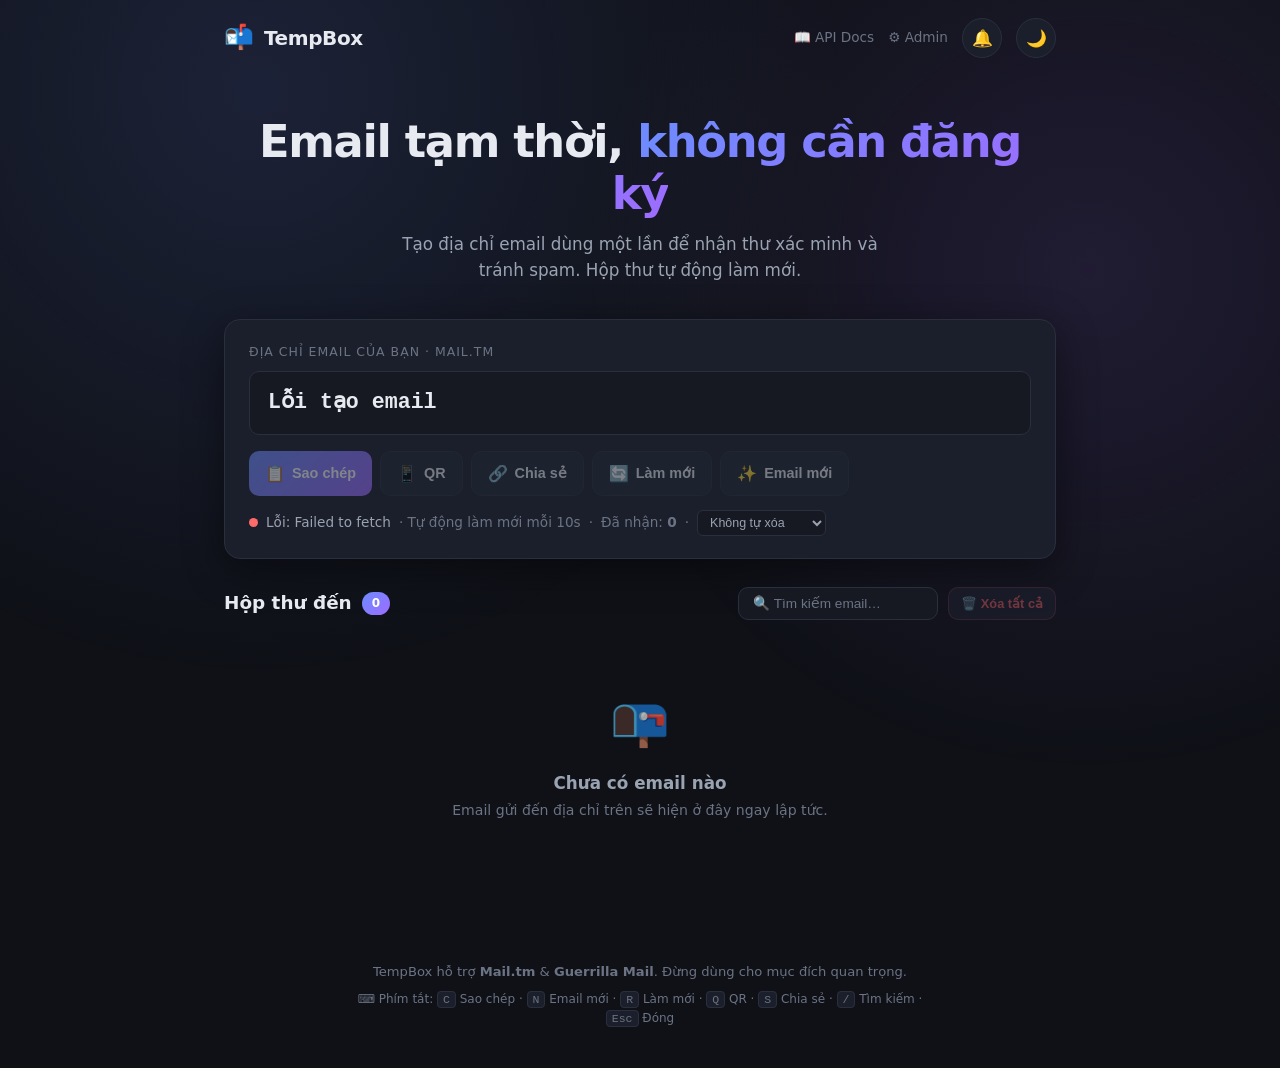
==== tempbox/index.html @ 80cc93fb "Add TempBox at /tempbox/" ====
<!DOCTYPE html>
<html lang="vi">
<head>
  <meta charset="UTF-8" />
  <meta name="viewport" content="width=device-width, initial-scale=1.0" />
  <title>TempBox · Email tạm thời miễn phí</title>
  <meta name="description" content="Tạo địa chỉ email tạm thời miễn phí trong vài giây. Nhận email xác minh, bảo vệ hộp thư chính khỏi spam." />
  <link rel="stylesheet" href="styles.css?v=9" />
  <link rel="icon" href="data:image/svg+xml,<svg xmlns='http://www.w3.org/2000/svg' viewBox='0 0 100 100'><text y='.9em' font-size='90'>📬</text></svg>" />
</head>
<body>
  <div class="bg-grid" aria-hidden="true"></div>

  <header class="site-header">
    <div class="brand">
      <span class="brand-logo">📬</span>
      <span class="brand-name">TempBox</span>
    </div>
    <nav class="header-actions">
      <a class="ghost-link" href="docs.html">📖 API Docs</a>
      <a class="ghost-link" href="admin.html">⚙️ Admin</a>
      <button id="soundToggle" class="icon-btn" title="Bật/tắt âm thanh thông báo" aria-label="Âm thanh">🔔</button>
      <button id="themeToggle" class="icon-btn" title="Đổi giao diện" aria-label="Đổi giao diện">🌙</button>
    </nav>
  </header>

  <main class="container">
    <section class="hero">
      <h1>Email tạm thời, <span class="accent">không cần đăng ký</span></h1>
      <p class="subtitle">Tạo địa chỉ email dùng một lần để nhận thư xác minh và tránh spam. Hộp thư tự động làm mới.</p>
    </section>

    <!-- Email address card -->
    <section class="email-card" aria-label="Địa chỉ email của bạn">
      <div class="email-label">Địa chỉ email của bạn · <span id="providerName"></span></div>
      <div class="email-row">
        <div class="email-display">
          <span id="emailAddress" class="email-text">Đang tạo email…</span>
          <span id="emailSpinner" class="spinner"></span>
        </div>
        <div class="email-buttons">
          <button id="copyBtn" class="btn btn-primary" disabled title="Sao chép (C)">
            <span class="btn-icon">📋</span><span class="btn-label">Sao chép</span>
          </button>
          <button id="qrBtn" class="btn btn-secondary" disabled title="Hiện QR Code (Q)">
            <span class="btn-icon">📱</span><span class="btn-label">QR</span>
          </button>
          <button id="shareBtn" class="btn btn-secondary" disabled title="Chia sẻ link (S)">
            <span class="btn-icon">🔗</span><span class="btn-label">Chia sẻ</span>
          </button>
          <button id="refreshBtn" class="btn btn-secondary" disabled title="Làm mới (R) · Nhấn đúp = chế độ nhanh 3s">
            <span class="btn-icon">🔄</span><span class="btn-label">Làm mới</span>
          </button>
          <button id="newBtn" class="btn btn-secondary" disabled title="Tạo email mới (N)">
            <span class="btn-icon">✨</span><span class="btn-label">Email mới</span>
          </button>
        </div>
      </div>
      <div class="email-meta">
        <span id="statusDot" class="status-dot"></span>
        <span id="statusText">Đang khởi tạo…</span>
        <span class="auto-refresh">· Tự động làm mới mỗi <span id="countdown">10</span>s</span>
        <span class="stat-separator">·</span>
        <span class="stat-info">Đã nhận: <strong id="totalReceived">0</strong></span>
        <span class="stat-separator">·</span>
        <select id="autoDeleteSelect" class="auto-delete-select" title="Tự xóa email cũ">
          <option value="0">Không tự xóa</option>
          <option value="5">Xóa sau 5 phút</option>
          <option value="10">Xóa sau 10 phút</option>
          <option value="30">Xóa sau 30 phút</option>
          <option value="60">Xóa sau 1 giờ</option>
        </select>
      </div>
    </section>

    <!-- History -->
    <section class="history-bar" id="historyBar" style="display:none;">
      <div class="history-label">📜 Lịch sử email đã tạo:</div>
      <div class="history-list" id="historyList"></div>
    </section>

    <!-- Inbox toolbar -->
    <section class="inbox" aria-label="Hộp thư đến">
      <div class="inbox-header">
        <h2>Hộp thư đến <span id="inboxCount" class="count-badge">0</span></h2>
        <div class="inbox-tools">
          <input type="text" id="searchInput" class="search-input" placeholder="🔍 Tìm kiếm email…" />
          <button id="deleteAllBtn" class="btn-sm btn-danger" disabled title="Xóa tất cả">🗑️ Xóa tất cả</button>
        </div>
      </div>
      <ul id="messageList" class="message-list"></ul>
      <div id="emptyState" class="empty-state">
        <div class="empty-icon">📭</div>
        <p class="empty-title">Chưa có email nào</p>
        <p class="empty-sub">Email gửi đến địa chỉ trên sẽ hiện ở đây ngay lập tức.</p>
      </div>
    </section>
  </main>

  <!-- Message viewer modal -->
  <div id="modalOverlay" class="modal-overlay" style="display:none;">
    <div class="modal" role="dialog" aria-modal="true" aria-labelledby="modalSubject">
      <div class="modal-head">
        <div class="modal-meta">
          <h3 id="modalSubject" class="modal-subject"></h3>
          <div class="modal-from"><strong id="modalFrom"></strong></div>
          <div class="modal-date" id="modalDate"></div>
        </div>
        <div class="modal-actions">
          <button id="modalDownload" class="icon-btn" title="Tải xuống .eml">💾</button>
          <button id="modalForward" class="icon-btn" title="Sao chép nội dung">📤</button>
          <button id="modalDelete" class="icon-btn" title="Xóa email">🗑️</button>
          <button id="modalClose" class="icon-btn modal-close-btn" aria-label="Đóng" type="button">✕</button>
        </div>
      </div>
      <div id="modalBody" class="modal-body"></div>
    </div>
  </div>

  <!-- QR Modal -->
  <div id="qrOverlay" class="modal-overlay" style="display:none;">
    <div class="modal qr-modal">
      <div class="modal-head">
        <div class="modal-meta"><h3 class="modal-subject">QR Code</h3></div>
        <button id="qrClose" class="icon-btn modal-close-btn" aria-label="Đóng" type="button">✕</button>
      </div>
      <div class="qr-body">
        <canvas id="qrCanvas"></canvas>
        <p class="qr-address" id="qrAddress"></p>
        <p class="qr-hint">Quét mã QR để lấy địa chỉ email</p>
      </div>
    </div>
  </div>

  <!-- Toast -->
  <div id="toast" class="toast" style="display:none;"></div>

  <footer class="site-footer">
    <p>TempBox hỗ trợ <strong>Mail.tm</strong> &amp; <strong>Guerrilla Mail</strong>. Đừng dùng cho mục đích quan trọng.</p>
    <p class="shortcuts-hint">⌨️ Phím tắt: <kbd>C</kbd> Sao chép · <kbd>N</kbd> Email mới · <kbd>R</kbd> Làm mới · <kbd>Q</kbd> QR · <kbd>S</kbd> Chia sẻ · <kbd>/</kbd> Tìm kiếm · <kbd>Esc</kbd> Đóng</p>
  </footer>

  <script src="app.js?v=9"></script>
</body>
</html>
---- tempbox/styles.css ----
:root {
  --bg: #0f1117;
  --bg-soft: #161922;
  --card: #1b1f2b;
  --card-hover: #222736;
  --border: #2a2f3e;
  --text: #e7eaf0;
  --text-dim: #9aa3b2;
  --text-faint: #6b7384;
  --accent: #6c8cff;
  --accent-2: #9d6cff;
  --accent-grad: linear-gradient(135deg, #6c8cff 0%, #9d6cff 100%);
  --green: #38d39f;
  --red: #ff6b6b;
  --shadow: 0 10px 40px rgba(0, 0, 0, 0.45);
  --radius: 16px;
  --radius-sm: 10px;
}

[data-theme="light"] {
  --bg: #f4f6fb;
  --bg-soft: #eef1f8;
  --card: #ffffff;
  --card-hover: #f7f9ff;
  --border: #e2e6f0;
  --text: #1a1f2b;
  --text-dim: #5a6273;
  --text-faint: #8b93a5;
  --shadow: 0 10px 40px rgba(60, 80, 140, 0.12);
}

* { box-sizing: border-box; margin: 0; padding: 0; }

html { scroll-behavior: smooth; }

body {
  font-family: "Segoe UI", system-ui, -apple-system, Roboto, Helvetica, Arial, sans-serif;
  background: var(--bg);
  color: var(--text);
  line-height: 1.55;
  min-height: 100vh;
  -webkit-font-smoothing: antialiased;
  transition: background 0.3s ease, color 0.3s ease;
}

.bg-grid {
  position: fixed;
  inset: 0;
  z-index: -1;
  background:
    radial-gradient(circle at 20% 10%, rgba(108, 140, 255, 0.14), transparent 45%),
    radial-gradient(circle at 85% 30%, rgba(157, 108, 255, 0.12), transparent 40%);
  pointer-events: none;
}

a { color: var(--accent); text-decoration: none; }
a:hover { text-decoration: underline; }

/* Header */
.site-header {
  display: flex;
  align-items: center;
  justify-content: space-between;
  padding: 18px 24px;
  max-width: 880px;
  margin: 0 auto;
}
.brand { display: flex; align-items: center; gap: 10px; font-weight: 700; font-size: 1.25rem; }
.brand-logo { font-size: 1.5rem; }
.brand-name { letter-spacing: -0.02em; }
.header-actions { display: flex; align-items: center; gap: 14px; }
.provider-selector { display: flex; align-items: center; gap: 6px; }
.provider-label { font-size: 0.8rem; color: var(--text-faint); }
.provider-dropdown {
  background: var(--card);
  border: 1px solid var(--border);
  color: var(--text);
  padding: 8px 12px;
  border-radius: var(--radius-sm);
  font-size: 0.85rem;
  font-weight: 600;
  cursor: pointer;
  outline: none;
  transition: border-color 0.2s;
}
.provider-dropdown:hover, .provider-dropdown:focus { border-color: var(--accent); }
.ghost-link { color: var(--text-faint); font-size: 0.85rem; }
.icon-btn {
  background: var(--card);
  border: 1px solid var(--border);
  color: var(--text);
  width: 40px; height: 40px;
  border-radius: 50%;
  cursor: pointer;
  font-size: 1.05rem;
  display: grid; place-items: center;
  transition: background 0.2s, transform 0.1s;
}
.icon-btn:hover { background: var(--card-hover); }
.icon-btn:active { transform: scale(0.92); }

/* Layout */
.container { max-width: 880px; margin: 0 auto; padding: 12px 24px 60px; }

.hero { text-align: center; margin: 28px 0 36px; }
.hero h1 {
  font-size: clamp(1.8rem, 5vw, 2.8rem);
  font-weight: 800;
  letter-spacing: -0.03em;
  line-height: 1.15;
}
.accent {
  background: var(--accent-grad);
  -webkit-background-clip: text;
  background-clip: text;
  -webkit-text-fill-color: transparent;
}
.subtitle { color: var(--text-dim); margin-top: 12px; font-size: 1.05rem; max-width: 520px; margin-inline: auto; }

/* Email card */
.email-card {
  background: var(--card);
  border: 1px solid var(--border);
  border-radius: var(--radius);
  padding: 22px 24px;
  box-shadow: var(--shadow);
  margin-bottom: 28px;
}
.email-label {
  font-size: 0.78rem;
  text-transform: uppercase;
  letter-spacing: 0.08em;
  color: var(--text-faint);
  margin-bottom: 10px;
}
.email-row {
  display: flex;
  align-items: center;
  gap: 16px;
  flex-wrap: wrap;
}
.email-display {
  flex: 1 1 280px;
  display: flex;
  align-items: center;
  gap: 12px;
  background: var(--bg-soft);
  border: 1px solid var(--border);
  border-radius: var(--radius-sm);
  padding: 14px 18px;
  min-height: 56px;
}
.email-text {
  font-size: clamp(1rem, 3vw, 1.35rem);
  font-weight: 600;
  font-family: "Cascadia Code", "Consolas", ui-monospace, monospace;
  word-break: break-all;
  user-select: all;
}
.email-buttons { display: flex; gap: 8px; flex-wrap: wrap; }

.btn {
  display: inline-flex;
  align-items: center;
  gap: 7px;
  border: 1px solid var(--border);
  background: var(--card-hover);
  color: var(--text);
  padding: 12px 16px;
  border-radius: var(--radius-sm);
  font-size: 0.9rem;
  font-weight: 600;
  cursor: pointer;
  transition: transform 0.1s, filter 0.2s, opacity 0.2s;
  white-space: nowrap;
}
.btn:hover:not(:disabled) { filter: brightness(1.1); }
.btn:active:not(:disabled) { transform: scale(0.96); }
.btn:disabled { opacity: 0.45; cursor: not-allowed; }
.btn-primary { background: var(--accent-grad); border: none; color: #fff; }
.btn-icon { font-size: 1rem; }

.email-meta {
  display: flex;
  align-items: center;
  gap: 8px;
  margin-top: 14px;
  font-size: 0.85rem;
  color: var(--text-dim);
  flex-wrap: wrap;
}
.status-dot {
  width: 9px; height: 9px;
  border-radius: 50%;
  background: var(--text-faint);
  flex-shrink: 0;
}
.status-dot.live { background: var(--green); box-shadow: 0 0 0 3px rgba(56, 211, 159, 0.18); animation: pulse 2s infinite; }
.status-dot.error { background: var(--red); }
@keyframes pulse {
  0% { box-shadow: 0 0 0 0 rgba(56, 211, 159, 0.4); }
  70% { box-shadow: 0 0 0 6px rgba(56, 211, 159, 0); }
  100% { box-shadow: 0 0 0 0 rgba(56, 211, 159, 0); }
}
.auto-refresh { color: var(--text-faint); }

/* Inbox */
.inbox-header { display: flex; align-items: center; justify-content: space-between; margin-bottom: 14px; }
.inbox-header h2 { font-size: 1.15rem; display: flex; align-items: center; gap: 10px; }
.count-badge {
  background: var(--accent-grad);
  color: #fff;
  font-size: 0.75rem;
  font-weight: 700;
  padding: 2px 10px;
  border-radius: 999px;
  min-width: 24px;
  text-align: center;
}
.message-list { list-style: none; display: flex; flex-direction: column; gap: 10px; }

.message-item {
  display: flex;
  align-items: center;
  gap: 14px;
  background: var(--card);
  border: 1px solid var(--border);
  border-radius: var(--radius-sm);
  padding: 14px 18px;
  cursor: pointer;
  transition: background 0.2s, transform 0.1s, border-color 0.2s;
  animation: slideIn 0.3s ease;
}
.message-item:hover { background: var(--card-hover); border-color: var(--accent); transform: translateX(2px); }
.message-item.unseen { border-left: 3px solid var(--accent); }
@keyframes slideIn { from { opacity: 0; transform: translateY(8px); } to { opacity: 1; transform: translateY(0); } }

.msg-avatar {
  width: 42px; height: 42px;
  border-radius: 50%;
  background: var(--accent-grad);
  color: #fff;
  display: grid; place-items: center;
  font-weight: 700;
  font-size: 1.1rem;
  flex-shrink: 0;
  text-transform: uppercase;
}
.msg-content { flex: 1; min-width: 0; }
.msg-from { font-weight: 600; font-size: 0.92rem; }
.msg-subject { color: var(--text); font-size: 0.9rem; white-space: nowrap; overflow: hidden; text-overflow: ellipsis; }
.msg-intro { color: var(--text-faint); font-size: 0.82rem; white-space: nowrap; overflow: hidden; text-overflow: ellipsis; }
.msg-time { color: var(--text-faint); font-size: 0.78rem; flex-shrink: 0; white-space: nowrap; }

.empty-state { text-align: center; padding: 50px 20px; color: var(--text-faint); }
.empty-icon { font-size: 3rem; margin-bottom: 12px; opacity: 0.7; }
.empty-title { font-size: 1.05rem; font-weight: 600; color: var(--text-dim); }
.empty-sub { font-size: 0.88rem; margin-top: 4px; }

/* Modal */
.modal-overlay {
  position: fixed; inset: 0;
  background: rgba(0, 0, 0, 0.6);
  backdrop-filter: blur(4px);
  display: grid; place-items: center;
  padding: 20px;
  z-index: 100;
  animation: fadeIn 0.2s ease;
}
.modal-overlay[style*="display: none"], .modal-overlay[style*="display:none"] {
  display: none !important;
}
.modal-close-btn {
  width: 44px; height: 44px;
  font-size: 1.3rem;
  z-index: 10;
  cursor: pointer;
  position: relative;
}
@keyframes fadeIn { from { opacity: 0; } to { opacity: 1; } }
.modal {
  background: var(--card);
  border: 1px solid var(--border);
  border-radius: var(--radius);
  width: 100%;
  max-width: 680px;
  max-height: 85vh;
  display: flex;
  flex-direction: column;
  box-shadow: var(--shadow);
  animation: modalIn 0.25s cubic-bezier(0.2, 0.8, 0.3, 1);
}
@keyframes modalIn { from { opacity: 0; transform: translateY(20px) scale(0.98); } to { opacity: 1; transform: none; } }
.modal-head {
  display: flex;
  align-items: flex-start;
  justify-content: space-between;
  gap: 16px;
  padding: 20px 22px;
  border-bottom: 1px solid var(--border);
}
.modal-subject { font-size: 1.15rem; margin-bottom: 6px; }
.modal-from { font-size: 0.9rem; color: var(--text-dim); }
.modal-date { font-size: 0.8rem; color: var(--text-faint); margin-top: 2px; }
.modal-body {
  padding: 22px;
  overflow-y: auto;
  font-size: 0.95rem;
  line-height: 1.6;
  word-break: break-word;
}
.modal-body img { max-width: 100%; height: auto; border-radius: 8px; }
.modal-body a { word-break: break-all; }
.modal-body iframe { width: 100%; border: none; min-height: 300px; background: #fff; border-radius: 8px; }

/* Toast */
.toast {
  position: fixed;
  bottom: 28px;
  left: 50%;
  transform: translateX(-50%) translateY(20px);
  background: var(--text);
  color: var(--bg);
  padding: 12px 22px;
  border-radius: 999px;
  font-size: 0.9rem;
  font-weight: 600;
  box-shadow: var(--shadow);
  opacity: 0;
  transition: opacity 0.25s, transform 0.25s;
  z-index: 200;
}
.toast.show { opacity: 1; transform: translateX(-50%) translateY(0); }

/* Spinner */
.spinner {
  width: 18px; height: 18px;
  border: 2px solid var(--border);
  border-top-color: var(--accent);
  border-radius: 50%;
  animation: spin 0.7s linear infinite;
  flex-shrink: 0;
}
.spinner.hidden { display: none; }
@keyframes spin { to { transform: rotate(360deg); } }

/* Footer */
.site-footer {
  text-align: center;
  padding: 30px 24px 40px;
  color: var(--text-faint);
  font-size: 0.82rem;
  max-width: 620px;
  margin: 0 auto;
}

/* OTP Badge (in message list) */
.otp-badge {
  display: inline-flex;
  align-items: center;
  gap: 4px;
  background: linear-gradient(135deg, #38d39f 0%, #2bc48a 100%);
  color: #fff;
  font-size: 0.78rem;
  font-weight: 700;
  padding: 3px 10px;
  border-radius: 999px;
  border: none;
  cursor: pointer;
  margin-left: 8px;
  vertical-align: middle;
  transition: transform 0.1s, filter 0.15s;
  letter-spacing: 0.04em;
}
.otp-badge:hover { filter: brightness(1.15); transform: scale(1.05); }
.otp-badge:active { transform: scale(0.95); }

/* OTP Banner (in modal) */
.otp-banner {
  display: flex;
  align-items: center;
  gap: 12px;
  background: linear-gradient(135deg, rgba(56, 211, 159, 0.12) 0%, rgba(43, 196, 138, 0.08) 100%);
  border: 1px solid rgba(56, 211, 159, 0.35);
  border-radius: var(--radius-sm);
  padding: 14px 18px;
  margin-bottom: 16px;
  flex-wrap: wrap;
}
.otp-banner-label {
  font-size: 0.9rem;
  color: var(--text-dim);
  font-weight: 600;
}
.otp-banner-code {
  font-family: "Cascadia Code", "Consolas", ui-monospace, monospace;
  font-size: 1.5rem;
  font-weight: 800;
  color: #38d39f;
  letter-spacing: 0.12em;
  user-select: all;
}
.otp-banner-copy {
  padding: 8px 14px;
  font-size: 0.82rem;
  margin-left: auto;
}

/* Inbox toolbar */
.inbox-header { display: flex; align-items: center; justify-content: space-between; margin-bottom: 14px; flex-wrap: wrap; gap: 10px; }
.inbox-tools { display: flex; align-items: center; gap: 10px; }
.search-input {
  background: var(--bg-soft);
  border: 1px solid var(--border);
  color: var(--text);
  padding: 8px 14px;
  border-radius: var(--radius-sm);
  font-size: 0.85rem;
  width: 200px;
  outline: none;
  transition: border-color 0.2s;
}
.search-input:focus { border-color: var(--accent); }
.search-input::placeholder { color: var(--text-faint); }

.btn-sm {
  display: inline-flex;
  align-items: center;
  gap: 5px;
  border: 1px solid var(--border);
  background: var(--card-hover);
  color: var(--text);
  padding: 8px 12px;
  border-radius: var(--radius-sm);
  font-size: 0.8rem;
  font-weight: 600;
  cursor: pointer;
  transition: transform 0.1s, filter 0.2s;
  white-space: nowrap;
}
.btn-sm:hover:not(:disabled) { filter: brightness(1.1); }
.btn-sm:disabled { opacity: 0.4; cursor: not-allowed; }
.btn-danger { border-color: rgba(255, 107, 107, 0.3); color: var(--red); }
.btn-danger:hover:not(:disabled) { background: rgba(255, 107, 107, 0.1); }

/* Message delete button */
.msg-right { display: flex; flex-direction: column; align-items: flex-end; gap: 6px; flex-shrink: 0; }
.msg-delete-btn {
  background: none;
  border: none;
  cursor: pointer;
  font-size: 0.85rem;
  opacity: 0;
  transition: opacity 0.2s;
  padding: 2px 6px;
  border-radius: 4px;
}
.message-item:hover .msg-delete-btn { opacity: 0.7; }
.msg-delete-btn:hover { opacity: 1 !important; background: rgba(255, 107, 107, 0.15); }

/* Modal actions */
.modal-actions { display: flex; align-items: center; gap: 6px; flex-shrink: 0; }

/* History bar */
.history-bar {
  background: var(--card);
  border: 1px solid var(--border);
  border-radius: var(--radius-sm);
  padding: 12px 16px;
  margin-bottom: 16px;
  display: flex;
  align-items: center;
  gap: 12px;
  flex-wrap: wrap;
}
.history-label { font-size: 0.82rem; color: var(--text-faint); white-space: nowrap; }
.history-list { display: flex; gap: 8px; flex-wrap: wrap; }
.history-item {
  background: var(--bg-soft);
  border: 1px solid var(--border);
  padding: 4px 10px;
  border-radius: 6px;
  font-size: 0.78rem;
  font-family: "Cascadia Code", Consolas, monospace;
  color: var(--text-dim);
  cursor: pointer;
  transition: border-color 0.2s, color 0.2s;
}
.history-item:hover { border-color: var(--accent); color: var(--accent); }

/* QR Modal */
.qr-modal { max-width: 320px; }
.qr-body { padding: 24px; text-align: center; }
.qr-body canvas { border-radius: 12px; margin-bottom: 12px; }
.qr-address { font-family: "Cascadia Code", Consolas, monospace; font-size: 0.85rem; color: var(--text); word-break: break-all; margin: 8px 0; }
.qr-hint { font-size: 0.8rem; color: var(--text-faint); }

/* Stats */
.stat-separator { color: var(--text-faint); }
.stat-info { color: var(--text-faint); font-size: 0.85rem; }

/* Auto-delete select */
.auto-delete-select {
  background: var(--bg-soft);
  border: 1px solid var(--border);
  color: var(--text-dim);
  padding: 4px 8px;
  border-radius: 6px;
  font-size: 0.78rem;
  cursor: pointer;
  outline: none;
}
.auto-delete-select:focus { border-color: var(--accent); }

/* Shortcuts hint */
.shortcuts-hint { margin-top: 8px; font-size: 0.75rem; color: var(--text-faint); }
kbd {
  background: var(--card);
  border: 1px solid var(--border);
  border-radius: 4px;
  padding: 1px 5px;
  font-family: "Cascadia Code", Consolas, monospace;
  font-size: 0.72rem;
}

@media (max-width: 560px) {
  .email-buttons { width: 100%; }
  .email-buttons .btn { flex: 1; justify-content: center; }
  .btn-label { display: inline; }
  .msg-subject, .msg-intro { font-size: 0.85rem; }
  .inbox-tools { flex-direction: column; }
  .search-input { width: 100%; }
}
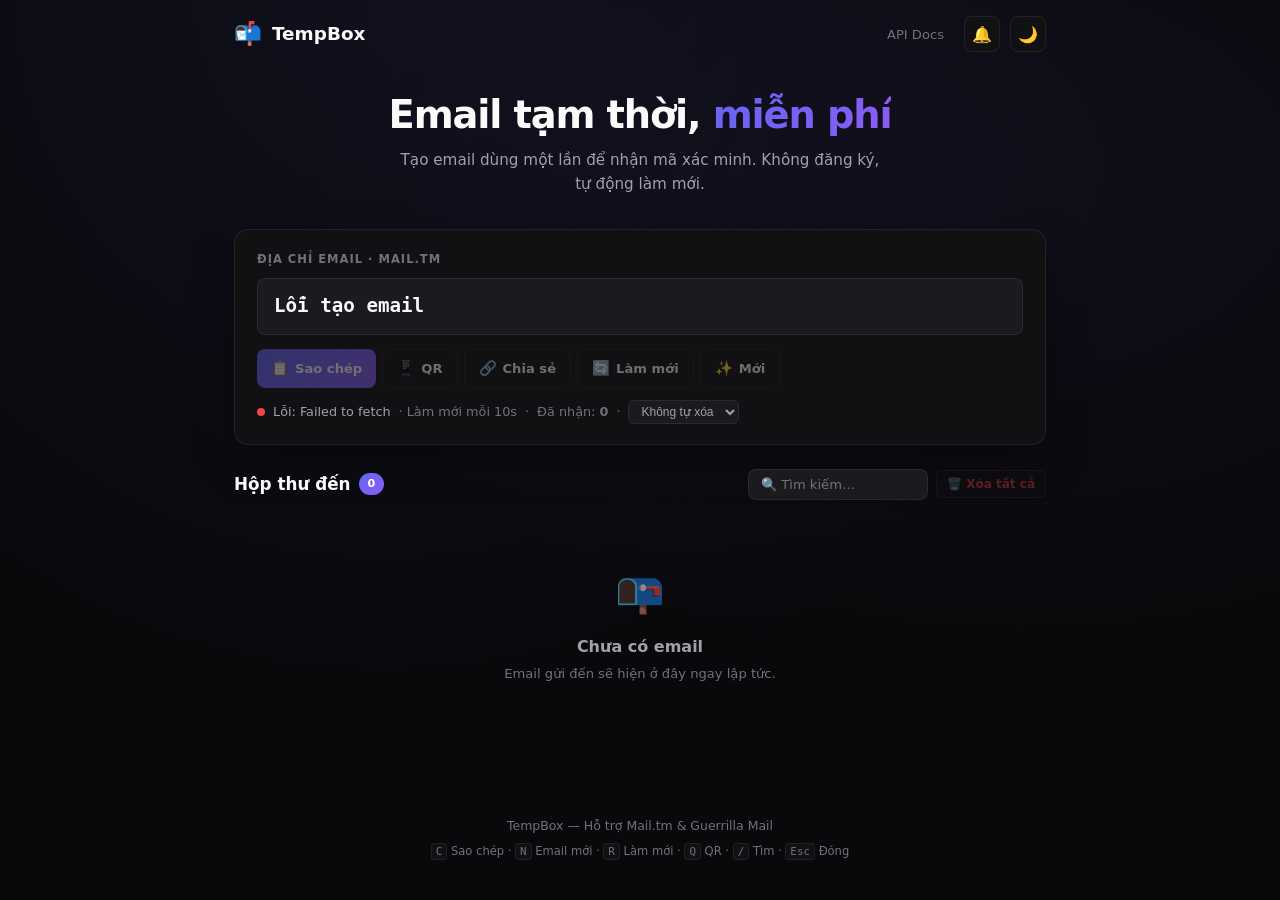
==== commit c06a1451: "Optimize TempBox: clean code, modern UI redesign" ====
--- a/tempbox/index.html
+++ b/tempbox/index.html
@@ -1,12 +1,12 @@
 <!DOCTYPE html>
 <html lang="vi">
 <head>
-  <meta charset="UTF-8" />
-  <meta name="viewport" content="width=device-width, initial-scale=1.0" />
+  <meta charset="UTF-8">
+  <meta name="viewport" content="width=device-width, initial-scale=1.0">
   <title>TempBox · Email tạm thời miễn phí</title>
-  <meta name="description" content="Tạo địa chỉ email tạm thời miễn phí trong vài giây. Nhận email xác minh, bảo vệ hộp thư chính khỏi spam." />
-  <link rel="stylesheet" href="styles.css?v=9" />
-  <link rel="icon" href="data:image/svg+xml,<svg xmlns='http://www.w3.org/2000/svg' viewBox='0 0 100 100'><text y='.9em' font-size='90'>📬</text></svg>" />
+  <meta name="description" content="Tạo email tạm thời miễn phí trong vài giây. Nhận mã xác minh, bảo vệ hộp thư chính khỏi spam.">
+  <link rel="stylesheet" href="styles.css?v=10">
+  <link rel="icon" href="data:image/svg+xml,<svg xmlns='http://www.w3.org/2000/svg' viewBox='0 0 100 100'><text y='.9em' font-size='90'>📬</text></svg>">
 </head>
 <body>
   <div class="bg-grid" aria-hidden="true"></div>
@@ -17,87 +17,85 @@
       <span class="brand-name">TempBox</span>
     </div>
     <nav class="header-actions">
-      <a class="ghost-link" href="docs.html">📖 API Docs</a>
-      <a class="ghost-link" href="admin.html">⚙️ Admin</a>
-      <button id="soundToggle" class="icon-btn" title="Bật/tắt âm thanh thông báo" aria-label="Âm thanh">🔔</button>
-      <button id="themeToggle" class="icon-btn" title="Đổi giao diện" aria-label="Đổi giao diện">🌙</button>
+      <a class="ghost-link" href="docs.html">API Docs</a>
+      <button id="soundToggle" class="icon-btn" title="Âm thanh" aria-label="Âm thanh">🔔</button>
+      <button id="themeToggle" class="icon-btn" title="Giao diện" aria-label="Giao diện">🌙</button>
     </nav>
   </header>
 
   <main class="container">
     <section class="hero">
-      <h1>Email tạm thời, <span class="accent">không cần đăng ký</span></h1>
-      <p class="subtitle">Tạo địa chỉ email dùng một lần để nhận thư xác minh và tránh spam. Hộp thư tự động làm mới.</p>
+      <h1>Email tạm thời, <span class="accent">miễn phí</span></h1>
+      <p class="subtitle">Tạo email dùng một lần để nhận mã xác minh. Không đăng ký, tự động làm mới.</p>
     </section>
 
-    <!-- Email address card -->
-    <section class="email-card" aria-label="Địa chỉ email của bạn">
-      <div class="email-label">Địa chỉ email của bạn · <span id="providerName"></span></div>
+    <!-- Email Card -->
+    <section class="email-card" aria-label="Địa chỉ email">
+      <div class="email-label">Địa chỉ email · <span id="providerName"></span></div>
       <div class="email-row">
         <div class="email-display">
           <span id="emailAddress" class="email-text">Đang tạo email…</span>
           <span id="emailSpinner" class="spinner"></span>
         </div>
         <div class="email-buttons">
-          <button id="copyBtn" class="btn btn-primary" disabled title="Sao chép (C)">
+          <button id="copyBtn" class="btn btn-primary" disabled>
             <span class="btn-icon">📋</span><span class="btn-label">Sao chép</span>
           </button>
-          <button id="qrBtn" class="btn btn-secondary" disabled title="Hiện QR Code (Q)">
+          <button id="qrBtn" class="btn btn-secondary" disabled>
             <span class="btn-icon">📱</span><span class="btn-label">QR</span>
           </button>
-          <button id="shareBtn" class="btn btn-secondary" disabled title="Chia sẻ link (S)">
+          <button id="shareBtn" class="btn btn-secondary" disabled>
             <span class="btn-icon">🔗</span><span class="btn-label">Chia sẻ</span>
           </button>
-          <button id="refreshBtn" class="btn btn-secondary" disabled title="Làm mới (R) · Nhấn đúp = chế độ nhanh 3s">
+          <button id="refreshBtn" class="btn btn-secondary" disabled>
             <span class="btn-icon">🔄</span><span class="btn-label">Làm mới</span>
           </button>
-          <button id="newBtn" class="btn btn-secondary" disabled title="Tạo email mới (N)">
-            <span class="btn-icon">✨</span><span class="btn-label">Email mới</span>
+          <button id="newBtn" class="btn btn-secondary" disabled>
+            <span class="btn-icon">✨</span><span class="btn-label">Mới</span>
           </button>
         </div>
       </div>
       <div class="email-meta">
         <span id="statusDot" class="status-dot"></span>
         <span id="statusText">Đang khởi tạo…</span>
-        <span class="auto-refresh">· Tự động làm mới mỗi <span id="countdown">10</span>s</span>
+        <span class="auto-refresh">· Làm mới mỗi <span id="countdown">10</span>s</span>
         <span class="stat-separator">·</span>
         <span class="stat-info">Đã nhận: <strong id="totalReceived">0</strong></span>
         <span class="stat-separator">·</span>
-        <select id="autoDeleteSelect" class="auto-delete-select" title="Tự xóa email cũ">
+        <select id="autoDeleteSelect" class="auto-delete-select">
           <option value="0">Không tự xóa</option>
-          <option value="5">Xóa sau 5 phút</option>
-          <option value="10">Xóa sau 10 phút</option>
-          <option value="30">Xóa sau 30 phút</option>
-          <option value="60">Xóa sau 1 giờ</option>
+          <option value="5">Xóa sau 5p</option>
+          <option value="10">Xóa sau 10p</option>
+          <option value="30">Xóa sau 30p</option>
         </select>
       </div>
     </section>
 
     <!-- History -->
     <section class="history-bar" id="historyBar" style="display:none;">
-      <div class="history-label">📜 Lịch sử email đã tạo:</div>
+      <div class="history-label">📜 Lịch sử:</div>
       <div class="history-list" id="historyList"></div>
     </section>
 
-    <!-- Inbox toolbar -->
+    <!-- Inbox -->
     <section class="inbox" aria-label="Hộp thư đến">
       <div class="inbox-header">
         <h2>Hộp thư đến <span id="inboxCount" class="count-badge">0</span></h2>
         <div class="inbox-tools">
-          <input type="text" id="searchInput" class="search-input" placeholder="🔍 Tìm kiếm email…" />
-          <button id="deleteAllBtn" class="btn-sm btn-danger" disabled title="Xóa tất cả">🗑️ Xóa tất cả</button>
+          <input type="text" id="searchInput" class="search-input" placeholder="🔍 Tìm kiếm…">
+          <button id="deleteAllBtn" class="btn-sm btn-danger" disabled>🗑️ Xóa tất cả</button>
         </div>
       </div>
       <ul id="messageList" class="message-list"></ul>
       <div id="emptyState" class="empty-state">
         <div class="empty-icon">📭</div>
-        <p class="empty-title">Chưa có email nào</p>
-        <p class="empty-sub">Email gửi đến địa chỉ trên sẽ hiện ở đây ngay lập tức.</p>
+        <p class="empty-title">Chưa có email</p>
+        <p class="empty-sub">Email gửi đến sẽ hiện ở đây ngay lập tức.</p>
       </div>
     </section>
   </main>
 
-  <!-- Message viewer modal -->
+  <!-- Message Modal -->
   <div id="modalOverlay" class="modal-overlay" style="display:none;">
     <div class="modal" role="dialog" aria-modal="true" aria-labelledby="modalSubject">
       <div class="modal-head">
@@ -107,10 +105,10 @@
           <div class="modal-date" id="modalDate"></div>
         </div>
         <div class="modal-actions">
-          <button id="modalDownload" class="icon-btn" title="Tải xuống .eml">💾</button>
+          <button id="modalDownload" class="icon-btn" title="Tải .eml">💾</button>
           <button id="modalForward" class="icon-btn" title="Sao chép nội dung">📤</button>
-          <button id="modalDelete" class="icon-btn" title="Xóa email">🗑️</button>
-          <button id="modalClose" class="icon-btn modal-close-btn" aria-label="Đóng" type="button">✕</button>
+          <button id="modalDelete" class="icon-btn" title="Xóa">🗑️</button>
+          <button id="modalClose" class="icon-btn modal-close-btn" aria-label="Đóng">✕</button>
         </div>
       </div>
       <div id="modalBody" class="modal-body"></div>
@@ -122,12 +120,12 @@
     <div class="modal qr-modal">
       <div class="modal-head">
         <div class="modal-meta"><h3 class="modal-subject">QR Code</h3></div>
-        <button id="qrClose" class="icon-btn modal-close-btn" aria-label="Đóng" type="button">✕</button>
+        <button id="qrClose" class="icon-btn modal-close-btn" aria-label="Đóng">✕</button>
       </div>
       <div class="qr-body">
         <canvas id="qrCanvas"></canvas>
         <p class="qr-address" id="qrAddress"></p>
-        <p class="qr-hint">Quét mã QR để lấy địa chỉ email</p>
+        <p class="qr-hint">Quét mã để lấy địa chỉ email</p>
       </div>
     </div>
   </div>
@@ -136,10 +134,10 @@
   <div id="toast" class="toast" style="display:none;"></div>
 
   <footer class="site-footer">
-    <p>TempBox hỗ trợ <strong>Mail.tm</strong> &amp; <strong>Guerrilla Mail</strong>. Đừng dùng cho mục đích quan trọng.</p>
-    <p class="shortcuts-hint">⌨️ Phím tắt: <kbd>C</kbd> Sao chép · <kbd>N</kbd> Email mới · <kbd>R</kbd> Làm mới · <kbd>Q</kbd> QR · <kbd>S</kbd> Chia sẻ · <kbd>/</kbd> Tìm kiếm · <kbd>Esc</kbd> Đóng</p>
+    <p>TempBox — Hỗ trợ Mail.tm & Guerrilla Mail</p>
+    <p class="shortcuts-hint"><kbd>C</kbd> Sao chép · <kbd>N</kbd> Email mới · <kbd>R</kbd> Làm mới · <kbd>Q</kbd> QR · <kbd>/</kbd> Tìm · <kbd>Esc</kbd> Đóng</p>
   </footer>
 
-  <script src="app.js?v=9"></script>
+  <script src="app.js?v=10"></script>
 </body>
 </html>
--- a/tempbox/styles.css
+++ b/tempbox/styles.css
@@ -1,113 +1,104 @@
 :root {
-  --bg: #0f1117;
-  --bg-soft: #161922;
-  --card: #1b1f2b;
-  --card-hover: #222736;
-  --border: #2a2f3e;
-  --text: #e7eaf0;
-  --text-dim: #9aa3b2;
-  --text-faint: #6b7384;
-  --accent: #6c8cff;
-  --accent-2: #9d6cff;
-  --accent-grad: linear-gradient(135deg, #6c8cff 0%, #9d6cff 100%);
-  --green: #38d39f;
-  --red: #ff6b6b;
-  --shadow: 0 10px 40px rgba(0, 0, 0, 0.45);
-  --radius: 16px;
-  --radius-sm: 10px;
-}
-
+  --bg: #09090b;
+  --surface: #111113;
+  --elevated: #1a1a1f;
+  --border: rgba(255,255,255,0.07);
+  --border-hover: rgba(99,102,241,0.4);
+  --text: #fafafa;
+  --text-2: #a1a1aa;
+  --text-3: #71717a;
+  --accent: #6366f1;
+  --accent-light: #818cf8;
+  --accent-grad: linear-gradient(135deg, #6366f1, #8b5cf6);
+  --green: #10b981;
+  --red: #ef4444;
+  --orange: #f59e0b;
+  --shadow: 0 16px 48px -12px rgba(0,0,0,0.5);
+  --radius: 14px;
+  --radius-sm: 8px;
+}
 [data-theme="light"] {
-  --bg: #f4f6fb;
-  --bg-soft: #eef1f8;
-  --card: #ffffff;
-  --card-hover: #f7f9ff;
-  --border: #e2e6f0;
-  --text: #1a1f2b;
-  --text-dim: #5a6273;
-  --text-faint: #8b93a5;
-  --shadow: 0 10px 40px rgba(60, 80, 140, 0.12);
+  --bg: #fafafa;
+  --surface: #ffffff;
+  --elevated: #f4f4f5;
+  --border: rgba(0,0,0,0.08);
+  --border-hover: rgba(99,102,241,0.4);
+  --text: #18181b;
+  --text-2: #52525b;
+  --text-3: #a1a1aa;
+  --shadow: 0 16px 48px -12px rgba(0,0,0,0.1);
 }
 
 * { box-sizing: border-box; margin: 0; padding: 0; }
-
 html { scroll-behavior: smooth; }
 
 body {
-  font-family: "Segoe UI", system-ui, -apple-system, Roboto, Helvetica, Arial, sans-serif;
+  font-family: -apple-system, BlinkMacSystemFont, 'Segoe UI', system-ui, sans-serif;
   background: var(--bg);
   color: var(--text);
-  line-height: 1.55;
+  line-height: 1.6;
   min-height: 100vh;
   -webkit-font-smoothing: antialiased;
-  transition: background 0.3s ease, color 0.3s ease;
-}
-
+}
+
+a { color: var(--accent-light); text-decoration: none; }
+a:hover { text-decoration: underline; }
+
+/* Background */
 .bg-grid {
   position: fixed;
   inset: 0;
   z-index: -1;
-  background:
-    radial-gradient(circle at 20% 10%, rgba(108, 140, 255, 0.14), transparent 45%),
-    radial-gradient(circle at 85% 30%, rgba(157, 108, 255, 0.12), transparent 40%);
+  background: radial-gradient(ellipse at 30% 0%, rgba(99,102,241,0.08), transparent 60%),
+              radial-gradient(ellipse at 80% 20%, rgba(139,92,246,0.06), transparent 50%);
   pointer-events: none;
 }
-
-a { color: var(--accent); text-decoration: none; }
-a:hover { text-decoration: underline; }
 
 /* Header */
 .site-header {
   display: flex;
   align-items: center;
   justify-content: space-between;
-  padding: 18px 24px;
-  max-width: 880px;
+  padding: 16px 24px;
+  max-width: 860px;
   margin: 0 auto;
 }
-.brand { display: flex; align-items: center; gap: 10px; font-weight: 700; font-size: 1.25rem; }
-.brand-logo { font-size: 1.5rem; }
-.brand-name { letter-spacing: -0.02em; }
-.header-actions { display: flex; align-items: center; gap: 14px; }
-.provider-selector { display: flex; align-items: center; gap: 6px; }
-.provider-label { font-size: 0.8rem; color: var(--text-faint); }
-.provider-dropdown {
-  background: var(--card);
-  border: 1px solid var(--border);
+.brand { display: flex; align-items: center; gap: 10px; font-weight: 700; font-size: 1.15rem; }
+.brand-logo { font-size: 1.4rem; }
+.header-actions { display: flex; align-items: center; gap: 10px; }
+.ghost-link {
+  color: var(--text-3);
+  font-size: 0.82rem;
+  font-weight: 500;
+  padding: 6px 10px;
+  border-radius: 6px;
+  transition: color 0.15s, background 0.15s;
+}
+.ghost-link:hover { color: var(--text); background: var(--elevated); text-decoration: none; }
+.icon-btn {
+  width: 36px; height: 36px;
+  border-radius: 8px;
+  border: 1px solid var(--border);
+  background: var(--surface);
   color: var(--text);
-  padding: 8px 12px;
-  border-radius: var(--radius-sm);
-  font-size: 0.85rem;
-  font-weight: 600;
-  cursor: pointer;
-  outline: none;
-  transition: border-color 0.2s;
-}
-.provider-dropdown:hover, .provider-dropdown:focus { border-color: var(--accent); }
-.ghost-link { color: var(--text-faint); font-size: 0.85rem; }
-.icon-btn {
-  background: var(--card);
-  border: 1px solid var(--border);
-  color: var(--text);
-  width: 40px; height: 40px;
-  border-radius: 50%;
-  cursor: pointer;
-  font-size: 1.05rem;
+  font-size: 1rem;
   display: grid; place-items: center;
-  transition: background 0.2s, transform 0.1s;
-}
-.icon-btn:hover { background: var(--card-hover); }
+  cursor: pointer;
+  transition: background 0.15s, border-color 0.15s, transform 0.1s;
+}
+.icon-btn:hover { background: var(--elevated); border-color: var(--border-hover); }
 .icon-btn:active { transform: scale(0.92); }
 
-/* Layout */
-.container { max-width: 880px; margin: 0 auto; padding: 12px 24px 60px; }
-
-.hero { text-align: center; margin: 28px 0 36px; }
+/* Container */
+.container { max-width: 860px; margin: 0 auto; padding: 0 24px 60px; }
+
+/* Hero */
+.hero { text-align: center; margin: 24px 0 32px; }
 .hero h1 {
-  font-size: clamp(1.8rem, 5vw, 2.8rem);
+  font-size: clamp(1.6rem, 4.5vw, 2.4rem);
   font-weight: 800;
   letter-spacing: -0.03em;
-  line-height: 1.15;
+  line-height: 1.2;
 }
 .accent {
   background: var(--accent-grad);
@@ -115,230 +106,371 @@
   background-clip: text;
   -webkit-text-fill-color: transparent;
 }
-.subtitle { color: var(--text-dim); margin-top: 12px; font-size: 1.05rem; max-width: 520px; margin-inline: auto; }
-
-/* Email card */
+.subtitle { color: var(--text-2); margin-top: 10px; font-size: 0.95rem; max-width: 480px; margin-inline: auto; }
+
+/* Email Card */
 .email-card {
-  background: var(--card);
+  background: var(--surface);
   border: 1px solid var(--border);
   border-radius: var(--radius);
-  padding: 22px 24px;
+  padding: 20px 22px;
   box-shadow: var(--shadow);
-  margin-bottom: 28px;
+  margin-bottom: 24px;
 }
 .email-label {
-  font-size: 0.78rem;
+  font-size: 0.72rem;
+  font-weight: 600;
   text-transform: uppercase;
-  letter-spacing: 0.08em;
-  color: var(--text-faint);
+  letter-spacing: 1px;
+  color: var(--text-3);
   margin-bottom: 10px;
 }
-.email-row {
-  display: flex;
-  align-items: center;
-  gap: 16px;
-  flex-wrap: wrap;
-}
+.email-row { display: flex; align-items: center; gap: 14px; flex-wrap: wrap; }
 .email-display {
-  flex: 1 1 280px;
-  display: flex;
-  align-items: center;
-  gap: 12px;
-  background: var(--bg-soft);
+  flex: 1 1 260px;
+  display: flex;
+  align-items: center;
+  gap: 10px;
+  background: var(--elevated);
   border: 1px solid var(--border);
   border-radius: var(--radius-sm);
-  padding: 14px 18px;
-  min-height: 56px;
+  padding: 12px 16px;
+  min-height: 50px;
 }
 .email-text {
-  font-size: clamp(1rem, 3vw, 1.35rem);
+  font-size: clamp(0.9rem, 2.5vw, 1.2rem);
   font-weight: 600;
-  font-family: "Cascadia Code", "Consolas", ui-monospace, monospace;
+  font-family: 'SF Mono', 'Cascadia Code', Consolas, monospace;
   word-break: break-all;
   user-select: all;
 }
-.email-buttons { display: flex; gap: 8px; flex-wrap: wrap; }
-
+.email-buttons { display: flex; gap: 6px; flex-wrap: wrap; }
+
+/* Buttons */
 .btn {
   display: inline-flex;
   align-items: center;
-  gap: 7px;
-  border: 1px solid var(--border);
-  background: var(--card-hover);
+  gap: 6px;
+  border: 1px solid var(--border);
+  background: var(--surface);
   color: var(--text);
-  padding: 12px 16px;
+  padding: 10px 14px;
   border-radius: var(--radius-sm);
-  font-size: 0.9rem;
+  font-size: 0.82rem;
   font-weight: 600;
   cursor: pointer;
-  transition: transform 0.1s, filter 0.2s, opacity 0.2s;
+  transition: all 0.15s;
   white-space: nowrap;
-}
-.btn:hover:not(:disabled) { filter: brightness(1.1); }
+  font-family: inherit;
+}
+.btn:hover:not(:disabled) { border-color: var(--border-hover); background: var(--elevated); }
 .btn:active:not(:disabled) { transform: scale(0.96); }
-.btn:disabled { opacity: 0.45; cursor: not-allowed; }
+.btn:disabled { opacity: 0.4; cursor: not-allowed; }
 .btn-primary { background: var(--accent-grad); border: none; color: #fff; }
-.btn-icon { font-size: 1rem; }
-
+.btn-primary:hover:not(:disabled) { filter: brightness(1.1); }
+.btn-icon { font-size: 0.9rem; }
+.btn-label { }
+.btn-secondary { }
+
+/* Email Meta */
 .email-meta {
   display: flex;
   align-items: center;
   gap: 8px;
-  margin-top: 14px;
-  font-size: 0.85rem;
-  color: var(--text-dim);
+  margin-top: 12px;
+  font-size: 0.8rem;
+  color: var(--text-2);
   flex-wrap: wrap;
 }
 .status-dot {
-  width: 9px; height: 9px;
+  width: 8px; height: 8px;
   border-radius: 50%;
-  background: var(--text-faint);
+  background: var(--text-3);
   flex-shrink: 0;
 }
-.status-dot.live { background: var(--green); box-shadow: 0 0 0 3px rgba(56, 211, 159, 0.18); animation: pulse 2s infinite; }
+.status-dot.live { background: var(--green); box-shadow: 0 0 0 3px rgba(16,185,129,0.2); animation: pulse 2s infinite; }
 .status-dot.error { background: var(--red); }
 @keyframes pulse {
-  0% { box-shadow: 0 0 0 0 rgba(56, 211, 159, 0.4); }
-  70% { box-shadow: 0 0 0 6px rgba(56, 211, 159, 0); }
-  100% { box-shadow: 0 0 0 0 rgba(56, 211, 159, 0); }
-}
-.auto-refresh { color: var(--text-faint); }
+  0%,100% { box-shadow: 0 0 0 0 rgba(16,185,129,0.3); }
+  50% { box-shadow: 0 0 0 5px rgba(16,185,129,0); }
+}
+.auto-refresh { color: var(--text-3); }
+.stat-separator { color: var(--text-3); }
+.stat-info { color: var(--text-3); }
+.auto-delete-select {
+  background: var(--elevated);
+  border: 1px solid var(--border);
+  color: var(--text-2);
+  padding: 3px 8px;
+  border-radius: 6px;
+  font-size: 0.75rem;
+  cursor: pointer;
+  outline: none;
+}
+.auto-delete-select:focus { border-color: var(--accent); }
+
+/* History */
+.history-bar {
+  background: var(--surface);
+  border: 1px solid var(--border);
+  border-radius: var(--radius-sm);
+  padding: 10px 14px;
+  margin-bottom: 16px;
+  display: flex;
+  align-items: center;
+  gap: 10px;
+  flex-wrap: wrap;
+}
+.history-label { font-size: 0.78rem; color: var(--text-3); white-space: nowrap; }
+.history-list { display: flex; gap: 6px; flex-wrap: wrap; }
+.history-item {
+  background: var(--elevated);
+  border: 1px solid var(--border);
+  padding: 3px 9px;
+  border-radius: 5px;
+  font-size: 0.72rem;
+  font-family: 'SF Mono', Consolas, monospace;
+  color: var(--text-2);
+  cursor: pointer;
+  transition: border-color 0.15s, color 0.15s;
+}
+.history-item:hover { border-color: var(--accent); color: var(--accent-light); }
 
 /* Inbox */
-.inbox-header { display: flex; align-items: center; justify-content: space-between; margin-bottom: 14px; }
-.inbox-header h2 { font-size: 1.15rem; display: flex; align-items: center; gap: 10px; }
+.inbox-header {
+  display: flex;
+  align-items: center;
+  justify-content: space-between;
+  margin-bottom: 12px;
+  flex-wrap: wrap;
+  gap: 10px;
+}
+.inbox-header h2 { font-size: 1.05rem; font-weight: 700; display: flex; align-items: center; gap: 8px; }
 .count-badge {
   background: var(--accent-grad);
   color: #fff;
+  font-size: 0.7rem;
+  font-weight: 700;
+  padding: 2px 9px;
+  border-radius: 99px;
+  min-width: 22px;
+  text-align: center;
+}
+.inbox-tools { display: flex; align-items: center; gap: 8px; }
+.search-input {
+  background: var(--elevated);
+  border: 1px solid var(--border);
+  color: var(--text);
+  padding: 7px 12px;
+  border-radius: var(--radius-sm);
+  font-size: 0.82rem;
+  width: 180px;
+  outline: none;
+  transition: border-color 0.15s;
+  font-family: inherit;
+}
+.search-input:focus { border-color: var(--accent); }
+.search-input::placeholder { color: var(--text-3); }
+.btn-sm {
+  display: inline-flex;
+  align-items: center;
+  gap: 4px;
+  border: 1px solid var(--border);
+  background: var(--surface);
+  color: var(--text);
+  padding: 6px 10px;
+  border-radius: 6px;
   font-size: 0.75rem;
-  font-weight: 700;
-  padding: 2px 10px;
-  border-radius: 999px;
-  min-width: 24px;
-  text-align: center;
-}
-.message-list { list-style: none; display: flex; flex-direction: column; gap: 10px; }
-
+  font-weight: 600;
+  cursor: pointer;
+  transition: all 0.15s;
+  white-space: nowrap;
+  font-family: inherit;
+}
+.btn-sm:hover:not(:disabled) { border-color: var(--border-hover); }
+.btn-sm:disabled { opacity: 0.35; cursor: not-allowed; }
+.btn-danger { border-color: rgba(239,68,68,0.25); color: var(--red); }
+.btn-danger:hover:not(:disabled) { background: rgba(239,68,68,0.08); }
+
+/* Message List */
+.message-list { list-style: none; display: flex; flex-direction: column; gap: 8px; }
 .message-item {
   display: flex;
   align-items: center;
-  gap: 14px;
-  background: var(--card);
+  gap: 12px;
+  background: var(--surface);
   border: 1px solid var(--border);
   border-radius: var(--radius-sm);
-  padding: 14px 18px;
-  cursor: pointer;
-  transition: background 0.2s, transform 0.1s, border-color 0.2s;
-  animation: slideIn 0.3s ease;
-}
-.message-item:hover { background: var(--card-hover); border-color: var(--accent); transform: translateX(2px); }
+  padding: 12px 16px;
+  cursor: pointer;
+  transition: all 0.2s;
+  animation: slideIn 0.25s ease;
+}
+.message-item:hover { border-color: var(--border-hover); background: var(--elevated); }
 .message-item.unseen { border-left: 3px solid var(--accent); }
-@keyframes slideIn { from { opacity: 0; transform: translateY(8px); } to { opacity: 1; transform: translateY(0); } }
+@keyframes slideIn { from { opacity: 0; transform: translateY(6px); } to { opacity: 1; transform: translateY(0); } }
 
 .msg-avatar {
-  width: 42px; height: 42px;
-  border-radius: 50%;
+  width: 38px; height: 38px;
+  border-radius: 10px;
   background: var(--accent-grad);
   color: #fff;
   display: grid; place-items: center;
   font-weight: 700;
-  font-size: 1.1rem;
+  font-size: 0.95rem;
   flex-shrink: 0;
   text-transform: uppercase;
 }
 .msg-content { flex: 1; min-width: 0; }
-.msg-from { font-weight: 600; font-size: 0.92rem; }
-.msg-subject { color: var(--text); font-size: 0.9rem; white-space: nowrap; overflow: hidden; text-overflow: ellipsis; }
-.msg-intro { color: var(--text-faint); font-size: 0.82rem; white-space: nowrap; overflow: hidden; text-overflow: ellipsis; }
-.msg-time { color: var(--text-faint); font-size: 0.78rem; flex-shrink: 0; white-space: nowrap; }
-
-.empty-state { text-align: center; padding: 50px 20px; color: var(--text-faint); }
-.empty-icon { font-size: 3rem; margin-bottom: 12px; opacity: 0.7; }
-.empty-title { font-size: 1.05rem; font-weight: 600; color: var(--text-dim); }
-.empty-sub { font-size: 0.88rem; margin-top: 4px; }
+.msg-from { font-weight: 600; font-size: 0.88rem; }
+.msg-subject { color: var(--text); font-size: 0.85rem; white-space: nowrap; overflow: hidden; text-overflow: ellipsis; }
+.msg-intro { color: var(--text-3); font-size: 0.78rem; white-space: nowrap; overflow: hidden; text-overflow: ellipsis; }
+.msg-right { display: flex; flex-direction: column; align-items: flex-end; gap: 4px; flex-shrink: 0; }
+.msg-time { color: var(--text-3); font-size: 0.72rem; white-space: nowrap; }
+.msg-delete-btn {
+  background: none;
+  border: none;
+  cursor: pointer;
+  font-size: 0.8rem;
+  opacity: 0;
+  transition: opacity 0.15s;
+  padding: 2px 5px;
+  border-radius: 4px;
+}
+.message-item:hover .msg-delete-btn { opacity: 0.6; }
+.msg-delete-btn:hover { opacity: 1 !important; background: rgba(239,68,68,0.1); }
+
+/* Empty State */
+.empty-state { text-align: center; padding: 48px 20px; color: var(--text-3); }
+.empty-icon { font-size: 2.5rem; margin-bottom: 10px; opacity: 0.6; }
+.empty-title { font-size: 1rem; font-weight: 600; color: var(--text-2); }
+.empty-sub { font-size: 0.82rem; margin-top: 4px; }
 
 /* Modal */
 .modal-overlay {
   position: fixed; inset: 0;
-  background: rgba(0, 0, 0, 0.6);
-  backdrop-filter: blur(4px);
+  background: rgba(0,0,0,0.6);
+  backdrop-filter: blur(6px);
   display: grid; place-items: center;
   padding: 20px;
   z-index: 100;
-  animation: fadeIn 0.2s ease;
-}
-.modal-overlay[style*="display: none"], .modal-overlay[style*="display:none"] {
-  display: none !important;
-}
-.modal-close-btn {
-  width: 44px; height: 44px;
-  font-size: 1.3rem;
-  z-index: 10;
-  cursor: pointer;
-  position: relative;
-}
+  animation: fadeIn 0.15s ease;
+}
+.modal-overlay[style*="display: none"], .modal-overlay[style*="display:none"] { display: none !important; }
 @keyframes fadeIn { from { opacity: 0; } to { opacity: 1; } }
 .modal {
-  background: var(--card);
+  background: var(--surface);
   border: 1px solid var(--border);
   border-radius: var(--radius);
   width: 100%;
-  max-width: 680px;
+  max-width: 640px;
   max-height: 85vh;
   display: flex;
   flex-direction: column;
   box-shadow: var(--shadow);
-  animation: modalIn 0.25s cubic-bezier(0.2, 0.8, 0.3, 1);
-}
-@keyframes modalIn { from { opacity: 0; transform: translateY(20px) scale(0.98); } to { opacity: 1; transform: none; } }
+  animation: modalIn 0.2s cubic-bezier(0.16,1,0.3,1);
+}
+@keyframes modalIn { from { opacity: 0; transform: translateY(16px) scale(0.98); } to { opacity: 1; transform: none; } }
 .modal-head {
   display: flex;
   align-items: flex-start;
   justify-content: space-between;
-  gap: 16px;
-  padding: 20px 22px;
+  gap: 14px;
+  padding: 18px 20px;
   border-bottom: 1px solid var(--border);
 }
-.modal-subject { font-size: 1.15rem; margin-bottom: 6px; }
-.modal-from { font-size: 0.9rem; color: var(--text-dim); }
-.modal-date { font-size: 0.8rem; color: var(--text-faint); margin-top: 2px; }
+.modal-meta { flex: 1; min-width: 0; }
+.modal-subject { font-size: 1.05rem; font-weight: 700; margin-bottom: 4px; }
+.modal-from { font-size: 0.85rem; color: var(--text-2); }
+.modal-date { font-size: 0.75rem; color: var(--text-3); margin-top: 2px; }
+.modal-actions { display: flex; align-items: center; gap: 4px; flex-shrink: 0; }
+.modal-close-btn { width: 36px; height: 36px; font-size: 1.1rem; cursor: pointer; }
 .modal-body {
-  padding: 22px;
+  padding: 20px;
   overflow-y: auto;
-  font-size: 0.95rem;
-  line-height: 1.6;
+  font-size: 0.92rem;
+  line-height: 1.65;
   word-break: break-word;
 }
-.modal-body img { max-width: 100%; height: auto; border-radius: 8px; }
-.modal-body a { word-break: break-all; }
-.modal-body iframe { width: 100%; border: none; min-height: 300px; background: #fff; border-radius: 8px; }
+.modal-body iframe { width: 100%; border: none; min-height: 280px; background: #fff; border-radius: 8px; }
+
+/* QR Modal */
+.qr-modal { max-width: 300px; }
+.qr-body { padding: 24px; text-align: center; }
+.qr-body canvas { border-radius: 10px; margin-bottom: 10px; }
+.qr-address { font-family: 'SF Mono', Consolas, monospace; font-size: 0.8rem; color: var(--text); word-break: break-all; margin: 6px 0; }
+.qr-hint { font-size: 0.75rem; color: var(--text-3); }
+
+/* OTP Badge */
+.otp-badge {
+  display: inline-flex;
+  align-items: center;
+  gap: 3px;
+  background: linear-gradient(135deg, var(--green), #059669);
+  color: #fff;
+  font-size: 0.72rem;
+  font-weight: 700;
+  padding: 2px 8px;
+  border-radius: 99px;
+  border: none;
+  cursor: pointer;
+  margin-left: 6px;
+  vertical-align: middle;
+  transition: transform 0.1s;
+  letter-spacing: 0.03em;
+}
+.otp-badge:hover { transform: scale(1.05); }
+.otp-badge:active { transform: scale(0.95); }
+
+/* OTP Banner */
+.otp-banner {
+  display: flex;
+  align-items: center;
+  gap: 12px;
+  background: rgba(16,185,129,0.08);
+  border: 1px solid rgba(16,185,129,0.25);
+  border-radius: var(--radius-sm);
+  padding: 12px 16px;
+  margin-bottom: 14px;
+  flex-wrap: wrap;
+}
+.otp-banner-label { font-size: 0.85rem; color: var(--text-2); font-weight: 600; }
+.otp-banner-code {
+  font-family: 'SF Mono', Consolas, monospace;
+  font-size: 1.4rem;
+  font-weight: 800;
+  color: var(--green);
+  letter-spacing: 0.1em;
+  user-select: all;
+}
+.otp-banner-copy { padding: 7px 12px; font-size: 0.78rem; margin-left: auto; }
 
 /* Toast */
 .toast {
   position: fixed;
-  bottom: 28px;
+  bottom: 24px;
   left: 50%;
-  transform: translateX(-50%) translateY(20px);
+  transform: translateX(-50%) translateY(16px);
   background: var(--text);
   color: var(--bg);
-  padding: 12px 22px;
-  border-radius: 999px;
-  font-size: 0.9rem;
+  padding: 10px 20px;
+  border-radius: 99px;
+  font-size: 0.85rem;
   font-weight: 600;
   box-shadow: var(--shadow);
   opacity: 0;
-  transition: opacity 0.25s, transform 0.25s;
+  transition: opacity 0.2s, transform 0.2s;
   z-index: 200;
 }
 .toast.show { opacity: 1; transform: translateX(-50%) translateY(0); }
 
 /* Spinner */
 .spinner {
-  width: 18px; height: 18px;
+  width: 16px; height: 16px;
   border: 2px solid var(--border);
   border-top-color: var(--accent);
   border-radius: 50%;
-  animation: spin 0.7s linear infinite;
+  animation: spin 0.6s linear infinite;
   flex-shrink: 0;
 }
 .spinner.hidden { display: none; }
@@ -347,187 +479,30 @@
 /* Footer */
 .site-footer {
   text-align: center;
-  padding: 30px 24px 40px;
-  color: var(--text-faint);
-  font-size: 0.82rem;
-  max-width: 620px;
+  padding: 24px;
+  color: var(--text-3);
+  font-size: 0.78rem;
+  max-width: 560px;
   margin: 0 auto;
 }
-
-/* OTP Badge (in message list) */
-.otp-badge {
-  display: inline-flex;
-  align-items: center;
-  gap: 4px;
-  background: linear-gradient(135deg, #38d39f 0%, #2bc48a 100%);
-  color: #fff;
-  font-size: 0.78rem;
-  font-weight: 700;
-  padding: 3px 10px;
-  border-radius: 999px;
-  border: none;
-  cursor: pointer;
-  margin-left: 8px;
-  vertical-align: middle;
-  transition: transform 0.1s, filter 0.15s;
-  letter-spacing: 0.04em;
-}
-.otp-badge:hover { filter: brightness(1.15); transform: scale(1.05); }
-.otp-badge:active { transform: scale(0.95); }
-
-/* OTP Banner (in modal) */
-.otp-banner {
-  display: flex;
-  align-items: center;
-  gap: 12px;
-  background: linear-gradient(135deg, rgba(56, 211, 159, 0.12) 0%, rgba(43, 196, 138, 0.08) 100%);
-  border: 1px solid rgba(56, 211, 159, 0.35);
-  border-radius: var(--radius-sm);
-  padding: 14px 18px;
-  margin-bottom: 16px;
-  flex-wrap: wrap;
-}
-.otp-banner-label {
-  font-size: 0.9rem;
-  color: var(--text-dim);
-  font-weight: 600;
-}
-.otp-banner-code {
-  font-family: "Cascadia Code", "Consolas", ui-monospace, monospace;
-  font-size: 1.5rem;
-  font-weight: 800;
-  color: #38d39f;
-  letter-spacing: 0.12em;
-  user-select: all;
-}
-.otp-banner-copy {
-  padding: 8px 14px;
-  font-size: 0.82rem;
-  margin-left: auto;
-}
-
-/* Inbox toolbar */
-.inbox-header { display: flex; align-items: center; justify-content: space-between; margin-bottom: 14px; flex-wrap: wrap; gap: 10px; }
-.inbox-tools { display: flex; align-items: center; gap: 10px; }
-.search-input {
-  background: var(--bg-soft);
-  border: 1px solid var(--border);
-  color: var(--text);
-  padding: 8px 14px;
-  border-radius: var(--radius-sm);
-  font-size: 0.85rem;
-  width: 200px;
-  outline: none;
-  transition: border-color 0.2s;
-}
-.search-input:focus { border-color: var(--accent); }
-.search-input::placeholder { color: var(--text-faint); }
-
-.btn-sm {
-  display: inline-flex;
-  align-items: center;
-  gap: 5px;
-  border: 1px solid var(--border);
-  background: var(--card-hover);
-  color: var(--text);
-  padding: 8px 12px;
-  border-radius: var(--radius-sm);
-  font-size: 0.8rem;
-  font-weight: 600;
-  cursor: pointer;
-  transition: transform 0.1s, filter 0.2s;
-  white-space: nowrap;
-}
-.btn-sm:hover:not(:disabled) { filter: brightness(1.1); }
-.btn-sm:disabled { opacity: 0.4; cursor: not-allowed; }
-.btn-danger { border-color: rgba(255, 107, 107, 0.3); color: var(--red); }
-.btn-danger:hover:not(:disabled) { background: rgba(255, 107, 107, 0.1); }
-
-/* Message delete button */
-.msg-right { display: flex; flex-direction: column; align-items: flex-end; gap: 6px; flex-shrink: 0; }
-.msg-delete-btn {
-  background: none;
-  border: none;
-  cursor: pointer;
-  font-size: 0.85rem;
-  opacity: 0;
-  transition: opacity 0.2s;
-  padding: 2px 6px;
-  border-radius: 4px;
-}
-.message-item:hover .msg-delete-btn { opacity: 0.7; }
-.msg-delete-btn:hover { opacity: 1 !important; background: rgba(255, 107, 107, 0.15); }
-
-/* Modal actions */
-.modal-actions { display: flex; align-items: center; gap: 6px; flex-shrink: 0; }
-
-/* History bar */
-.history-bar {
-  background: var(--card);
-  border: 1px solid var(--border);
-  border-radius: var(--radius-sm);
-  padding: 12px 16px;
-  margin-bottom: 16px;
-  display: flex;
-  align-items: center;
-  gap: 12px;
-  flex-wrap: wrap;
-}
-.history-label { font-size: 0.82rem; color: var(--text-faint); white-space: nowrap; }
-.history-list { display: flex; gap: 8px; flex-wrap: wrap; }
-.history-item {
-  background: var(--bg-soft);
-  border: 1px solid var(--border);
-  padding: 4px 10px;
-  border-radius: 6px;
-  font-size: 0.78rem;
-  font-family: "Cascadia Code", Consolas, monospace;
-  color: var(--text-dim);
-  cursor: pointer;
-  transition: border-color 0.2s, color 0.2s;
-}
-.history-item:hover { border-color: var(--accent); color: var(--accent); }
-
-/* QR Modal */
-.qr-modal { max-width: 320px; }
-.qr-body { padding: 24px; text-align: center; }
-.qr-body canvas { border-radius: 12px; margin-bottom: 12px; }
-.qr-address { font-family: "Cascadia Code", Consolas, monospace; font-size: 0.85rem; color: var(--text); word-break: break-all; margin: 8px 0; }
-.qr-hint { font-size: 0.8rem; color: var(--text-faint); }
-
-/* Stats */
-.stat-separator { color: var(--text-faint); }
-.stat-info { color: var(--text-faint); font-size: 0.85rem; }
-
-/* Auto-delete select */
-.auto-delete-select {
-  background: var(--bg-soft);
-  border: 1px solid var(--border);
-  color: var(--text-dim);
-  padding: 4px 8px;
-  border-radius: 6px;
-  font-size: 0.78rem;
-  cursor: pointer;
-  outline: none;
-}
-.auto-delete-select:focus { border-color: var(--accent); }
-
-/* Shortcuts hint */
-.shortcuts-hint { margin-top: 8px; font-size: 0.75rem; color: var(--text-faint); }
+.shortcuts-hint { margin-top: 6px; font-size: 0.72rem; }
 kbd {
-  background: var(--card);
-  border: 1px solid var(--border);
-  border-radius: 4px;
-  padding: 1px 5px;
-  font-family: "Cascadia Code", Consolas, monospace;
-  font-size: 0.72rem;
-}
-
+  background: var(--surface);
+  border: 1px solid var(--border);
+  border-radius: 3px;
+  padding: 1px 4px;
+  font-family: 'SF Mono', Consolas, monospace;
+  font-size: 0.68rem;
+}
+
+/* Responsive */
 @media (max-width: 560px) {
+  .site-header { padding: 12px 16px; }
+  .container { padding: 0 16px 40px; }
+  .email-card { padding: 16px; }
   .email-buttons { width: 100%; }
-  .email-buttons .btn { flex: 1; justify-content: center; }
-  .btn-label { display: inline; }
-  .msg-subject, .msg-intro { font-size: 0.85rem; }
-  .inbox-tools { flex-direction: column; }
+  .email-buttons .btn { flex: 1; justify-content: center; padding: 9px 8px; }
+  .inbox-tools { flex-direction: column; width: 100%; }
   .search-input { width: 100%; }
-}
+  .hero h1 { font-size: 1.5rem; }
+}
